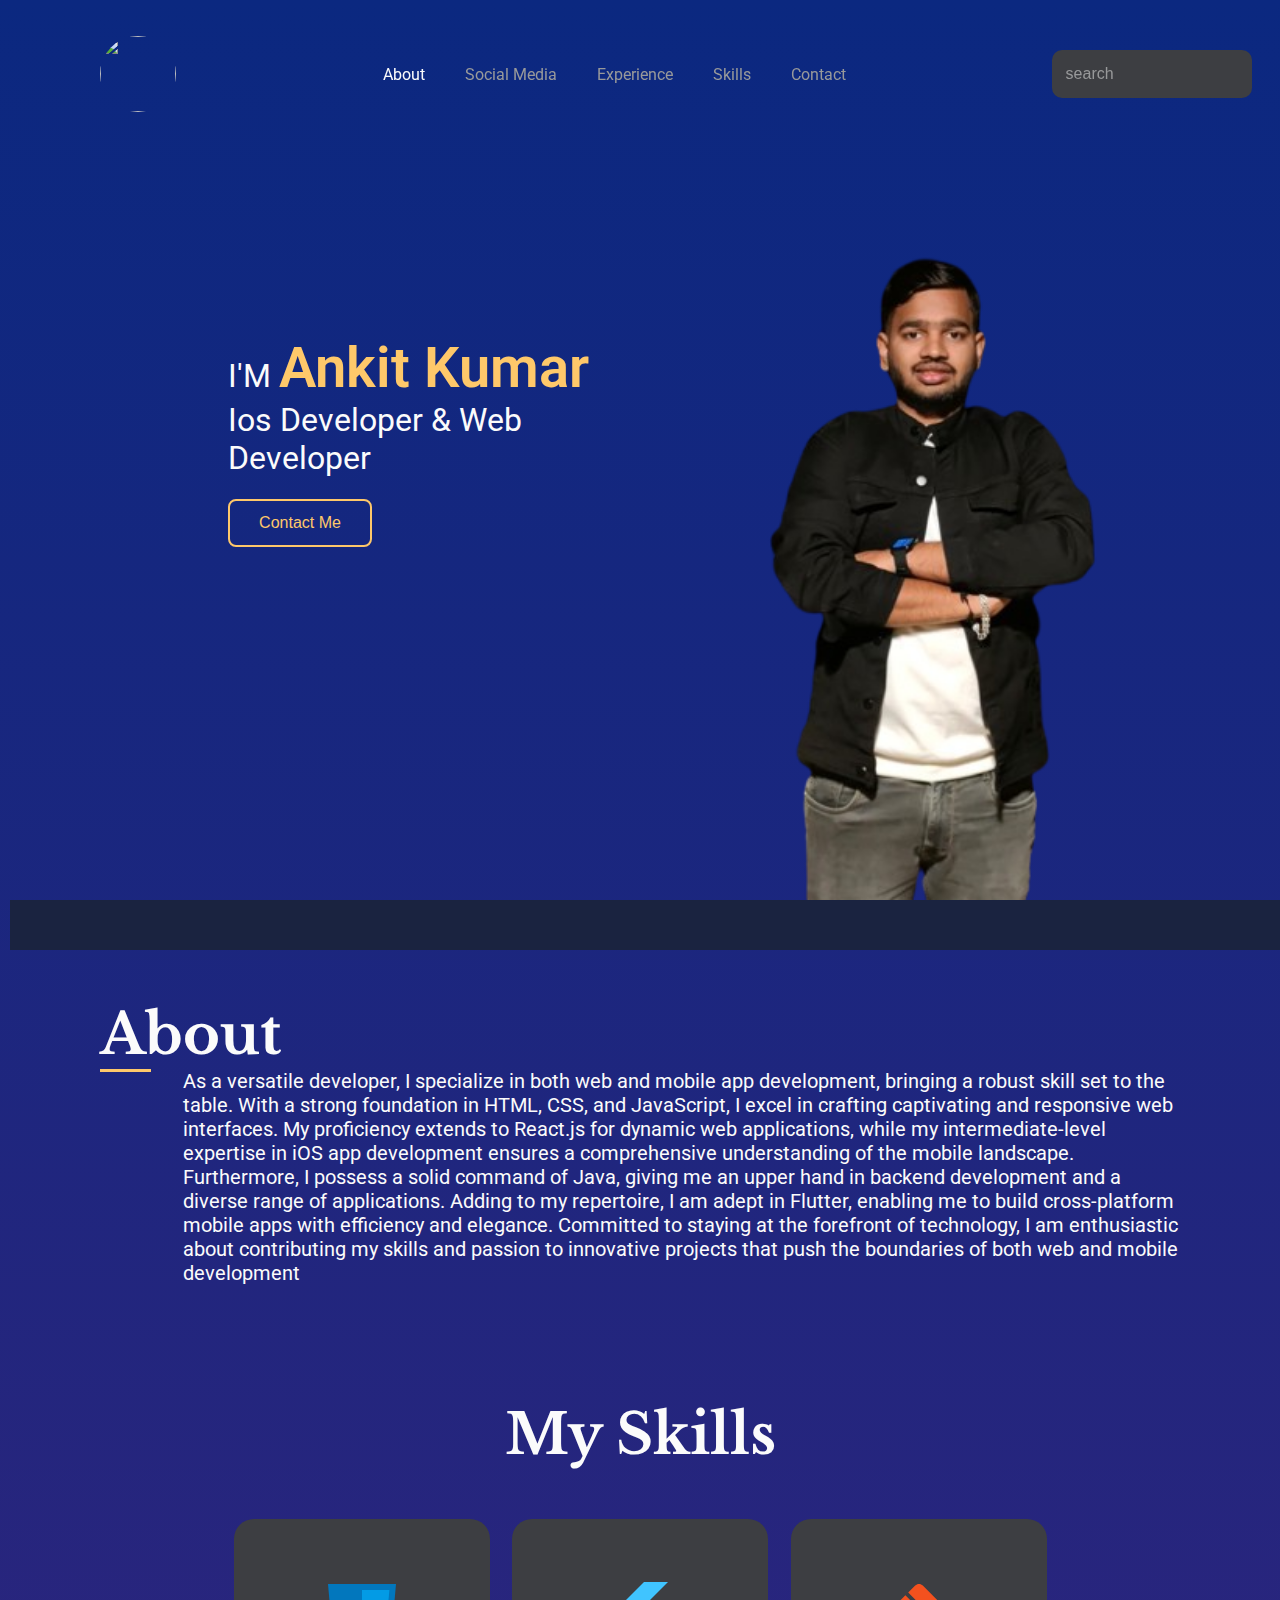
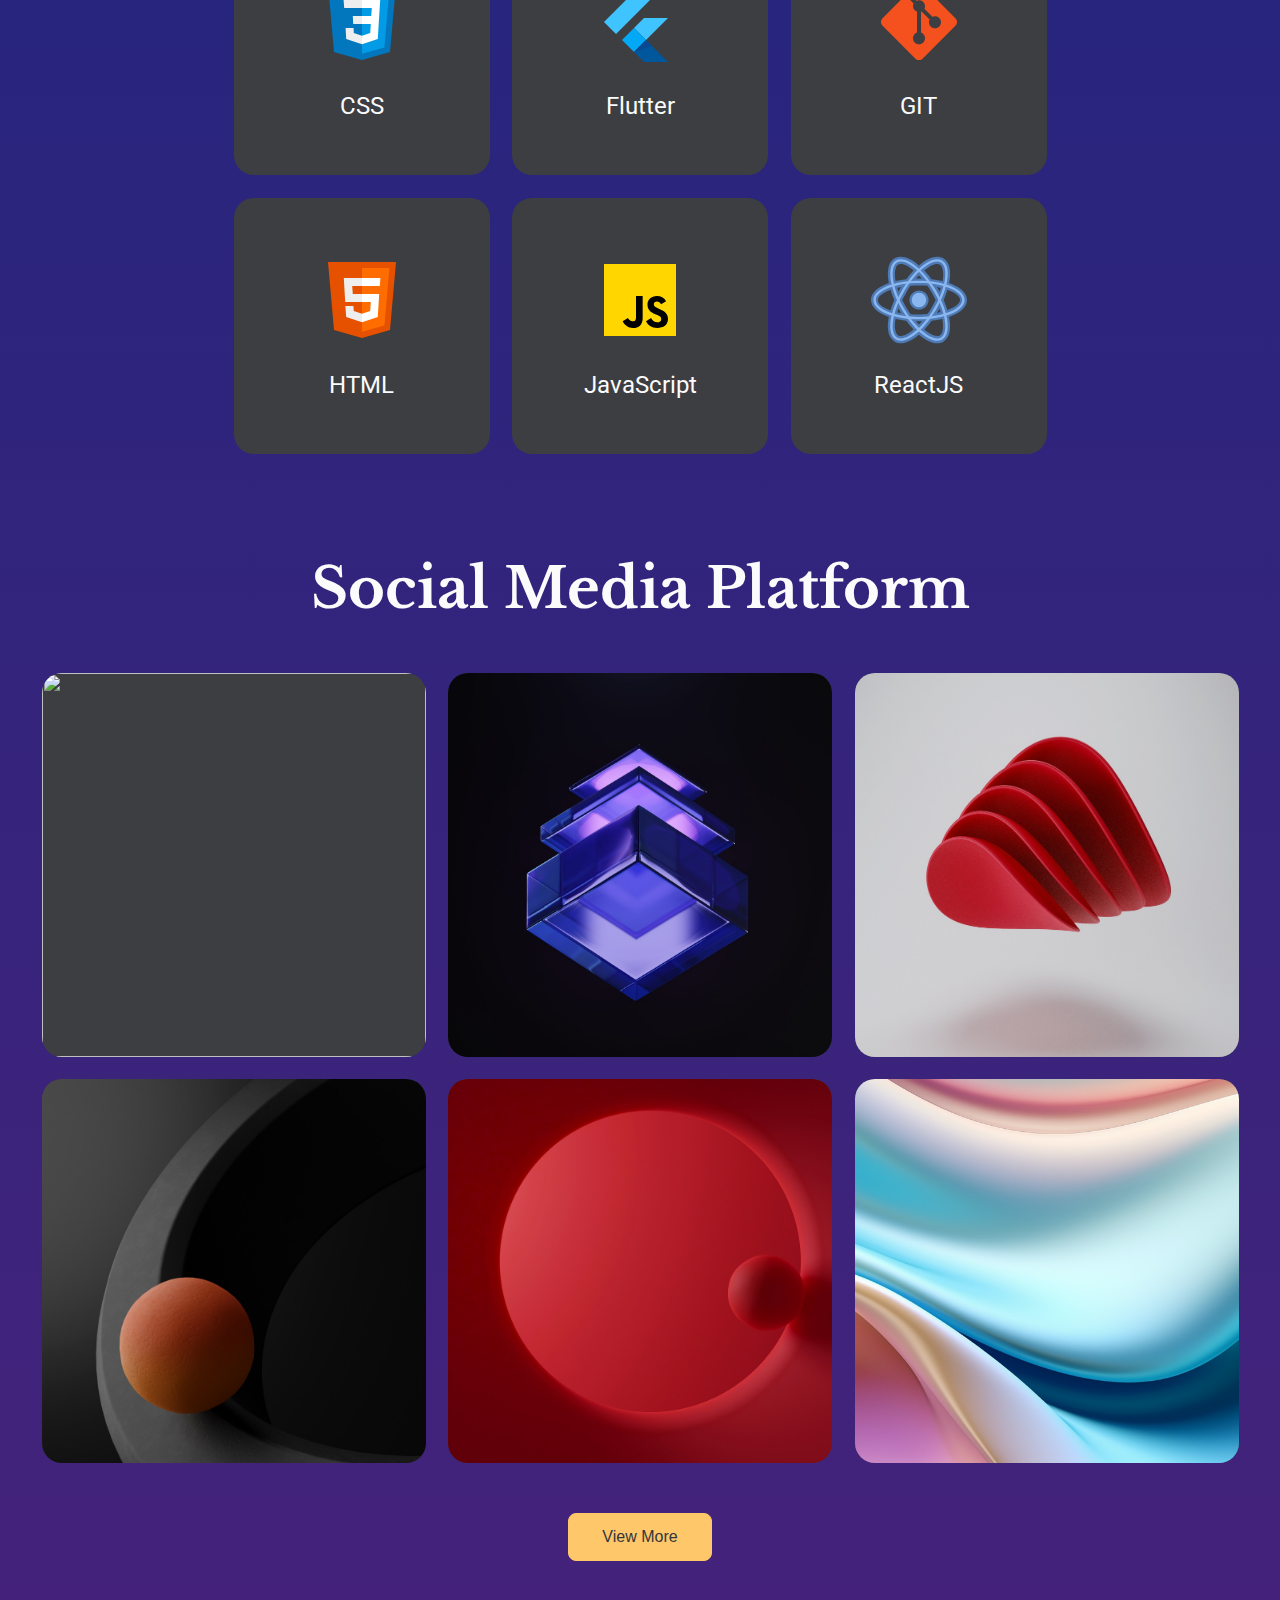
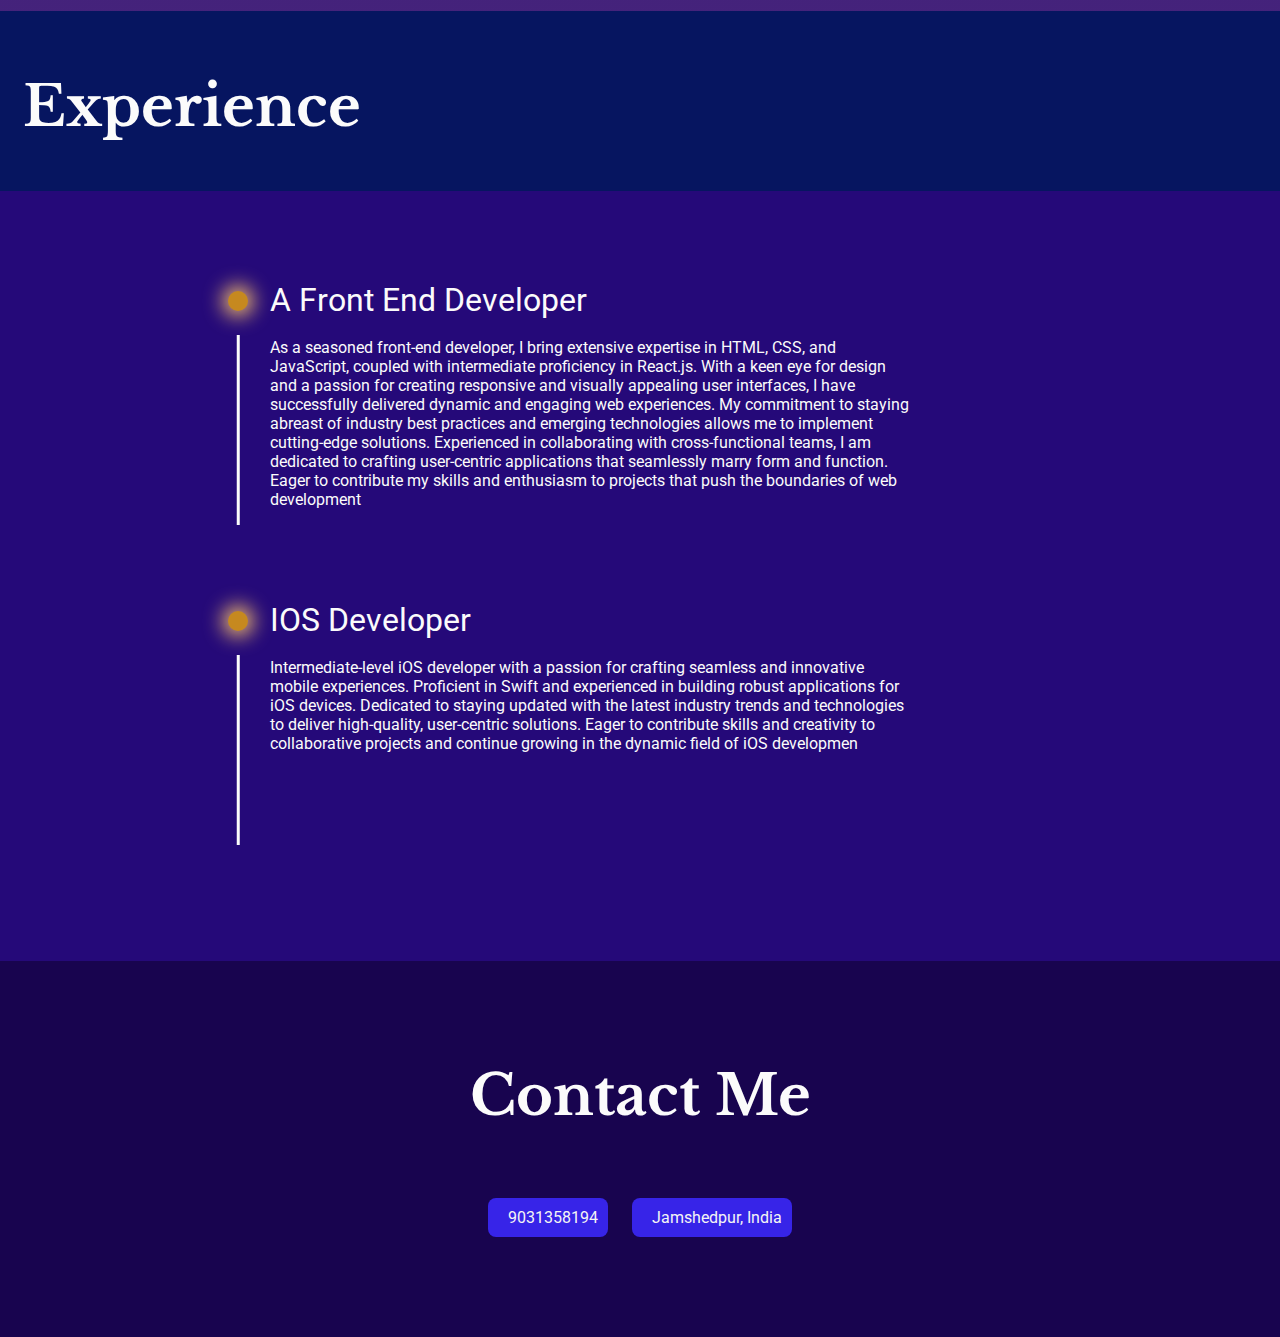
==== index.html @ fb776f7f "Add files via upload" ====
<!DOCTYPE html>
<html lang="en">

<head>
    <meta charset="UTF-8">
    <meta name="viewport" content="width=device-width, initial-scale=1.0">
    <title>Portfolio Website</title>
    <link rel="stylesheet" href="style.css">
    <link href="https://cdn.jsdelivr.net/npm/remixicon@3.5.0/fonts/remixicon.css" rel="stylesheet">
</head>

<body>
    <header>
        <nav>
            <img src="https://pbs.twimg.com/media/DQ4FbDkUEAAIprT.jpg" alt="">
            <ul>
                <li><a href="#" class="active">About</a></li>
                <li><a href="#portfolio-loc">Social Media</a></li>
                <li><a href="#ecp">Experience</a></li>
                <li><a href="#skil">Skills</a></li>
                <li><a href="#contact-loc">Contact</a></li>
            </ul>
            <div class="search">
                <input type="text" placeholder="search">
                <i class="ri-search-line"></i>
            </div>
        </nav>
        <div class="landing">
            <div class="intro">
                <h3>I'M <Span>Ankit Kumar</Span><br>
                    Ios Developer & Web<br>Developer </h3>
                <button>Contact Me</button>
            </div>
   
        </div>
    </header>
    <section class="about">
        <h1>About</h1>
        <div class="description">
            <div class="line"></div>
            <br>
            <br>
            <p>
                As a versatile developer, I specialize in both web and mobile app development, bringing a robust skill set to the table. With a strong foundation in HTML, CSS, and JavaScript, I excel in crafting captivating and responsive web interfaces. My proficiency extends to React.js for dynamic web applications, while my intermediate-level expertise in iOS app development ensures a comprehensive understanding of the mobile landscape. Furthermore, I possess a solid command of Java, giving me an upper hand in backend development and a diverse range of applications. Adding to my repertoire, I am adept in Flutter, enabling me to build cross-platform mobile apps with efficiency and elegance. Committed to staying at the forefront of technology, I am enthusiastic about contributing my skills and passion to innovative projects that push the boundaries of both web and mobile development
            </p>
        </div>
    </section>
    <section class="skills">
        <h1>My Skills</h1>
        <div class="cards" id="skil">
  
            <div class="skill-card">
                <img src="asset/css.svg" alt="">
                <h2>CSS</h2>
            </div>
            <div class="skill-card">
                <img src="asset/flutter.svg" alt="">
                <h2>Flutter</h2>
            </div>
            <div class="skill-card">
                <img src="asset/git.svg" alt="">
                <h2>GIT</h2>
            </div>
            <div class="skill-card">
                <img src="asset/html.svg" alt="">
                <h2>HTML</h2>
            </div>
            <div class="skill-card">
                <img src="asset/js.svg" alt="">
                <h2>JavaScript</h2>
            </div>
            <div class="skill-card">
                <img src="asset/react.svg" alt="">
                <h2>ReactJS</h2>
            </div>
        </div>
    </section>
    <section class="portfolio" id="portfolio-loc">
        <h1>Social Media Platform</h1>
        <div class="portfolio-cards">
    
            <div class="portfolio-card">
                <img src="asset/images/martin-martz-3_x1FRGAEwY-unsplash.jpg" alt="">
                <div class="overlay">
                    <h3>Facebook</h3>
                <a href="https://www.facebook.com/profile.php?id=100055383093406">    <button>See More -></button></a>
                </div>
            </div>
            <div class="portfolio-card">
                <img src="asset/images/vimal-s-bVplevb7Bhk-unsplash.jpg" alt="">
                <div class="overlay">
                    <h3>Linkedin</h3>
                 <a href="https://www.linkedin.com/in/ankit-kumar-01a52827b/">   <button>See More -></button></a>
                </div>
            </div>
            <div class="portfolio-card">
                <img src="asset/images/warren-umoh-K7M7dQO-HrA-unsplash.jpg" alt="">
                <div class="overlay">
                    <h3>Twitter</h3>
                  
           <a href="https://twitter.com/AnkitKumar63433">         <button>See More -></button></a>
                </div>
            </div>
            <div class="portfolio-card">
                <img src="asset/images/warren-umoh-pnMjGMOs2Xw-unsplash.jpg" alt="">
                <div class="overlay">
                    <h3>Github</h3>
                <a href="https://github.com/ankit071105"> <button>See More -></button></a>
                </div>
            </div>
            <div class="portfolio-card">
                <img src="asset/images/warren-umoh-VL12rhr4mi0-unsplash.jpg" alt="">
                <div class="overlay">
                    <h3>Instagram</h3>
            <a href="https://www.instagram.com/tech_ankit09/">
                <button>See More -></button>
            </a>
                </div>
            </div>
            <div class="portfolio-card">
                <img src="asset/images/aperture-vintage-HF1IO60tQdc-unsplash.jpg" alt="">
                <div class="overlay">
                    <h3>Discord</h3>
            <a href="https://discord.com/channels/@me">
                <button>See More -></button>
            </a>
                </div>
            </div>
        </div>
        <Button>View More</Button>
    </section>
    <section class="experience">
        <div class="darker-div"></div>
        <h1>Experience</h1>
        <div class="lighter-div">
            <div class="exp" id="ecp">
                <h2>A Front End Developer</h2>
                <div class="exp-desc">
                 <br>
                    <p>
                        As a seasoned front-end developer, I bring extensive expertise in HTML, CSS, and JavaScript, coupled with intermediate proficiency in React.js. With a keen eye for design and a passion for creating responsive and visually appealing user interfaces, I have successfully delivered dynamic and engaging web experiences. My commitment to staying abreast of industry best practices and emerging technologies allows me to implement cutting-edge solutions. Experienced in collaborating with cross-functional teams, I am dedicated to crafting user-centric applications that seamlessly marry form and function. Eager to contribute my skills and enthusiasm to projects that push the boundaries of web development
                    </p>
                </div>
            </div>
            <div class="exp">
                <h2>IOS Developer</h2>
                <div class="exp-desc">
          <br>
                    <p>
                        Intermediate-level iOS developer with a passion for crafting seamless and innovative mobile experiences. Proficient in Swift and experienced in building robust applications for iOS devices. Dedicated to staying updated with the latest industry trends and technologies to deliver high-quality, user-centric solutions. Eager to contribute skills and creativity to collaborative projects and continue growing in the dynamic field of iOS developmen
                    </p>
                </div>
            </div>
        </div>
    </section>
    <section class="contact-me" id="contact-loc">
        <h1>Contact Me</h1>
        <div class="contact">
            <div class="contact-card">
                <i class="ri-phone-line"></i>
                <p>9031358194</p>
            </div>
            <div class="contact-card">
                <i class="ri-map-pin-3-line"></i>
                <p>Jamshedpur, India</p>
            </div>
        </div>
    </section>
</body>

</html>
---- style.css ----
@import url("https://fonts.googleapis.com/css2?family=Libre+Baskerville:ital,wght@0,400;0,700;1,400&family=Roboto:wght@100;300;400;500;700;900&display=swap");
* {
  padding: 0;
  margin: 0;
  box-sizing: border-box;
}

html {
  scroll-behavior: smooth;
  overflow-x: hidden;
}

body {
  padding: 0;
  margin: 0;
  font-family: "Roboto", sans-serif;
  background:linear-gradient(to bottom, #0b2880 0%, #5c2079 100%);;
}

header {
  height: 100vh;
  padding: 36px 100px;
  background-image: url(asset/images/ankit.png);
  background-position:right;
  background-size: contain;
  background-repeat: no-repeat;
  width: 100vw;

box-shadow: 10px 50px rgb(26, 35, 64);

}

header nav {
  display: flex;
  justify-content: space-between;
  align-items: center;
  position: fixed;
  width: 90%;
  z-index: 99;
}

header nav img {
  height: 76px;
  width: 76px;
  object-fit: contain;
  border-radius: 100%;
}

header nav ul {
  display: flex;
}

header nav ul li {
  list-style: none;
  margin: 0px 20px;
}

header nav ul li a {
  color: #98999a;
  text-decoration: none;
  transition: all ease 0.5s;
}

header nav ul li a:hover {
  color: #fbfbfb;
}

header nav ul li .active {
  color: #fbfbfb;
}

header nav .search {
  height: 48px;
  width: 200px;
  background-color: #3d3e42;
  display: flex;
  align-items: center;
  justify-content: space-around;
  padding: 4px;
  border-radius: 10px;
}

header nav .search input {
  border: none;
  background-color: transparent;
  width: 80%;
  color: #fbfbfb;
  outline: none;
}

header nav .search input:focus {
  border: none;
  outline: none;
}

header nav .search input::placeholder {
  color: #98999a;
  font-size: 16px;
}

header nav .search i {
  color: #98999a;
}

.landing {
  display: flex;
  height: 90vh;
  background-color: transparent;
  align-items: center;
  justify-content: space-between;
}

.landing .intro {
  display: flex;
  flex-direction: column;
}

.landing .intro h3 {
  color: #fbfbfb;
  font-weight: 400;
  font-size: 32px;
  margin-left: 10vw;
}

.landing .intro h3 span {
  color: #fec86a;
  font-weight: 600;
  font-size: 3.5rem;
}

.intro button {
  height: 48px;
  width: 144px;
  margin-top: 2.5vh;
  margin-left: 10vw;
  background-color: transparent;
  border: 2px solid #fec86a;
  border-radius: 8px;
  color: #fec86a;
  font-size: 16px;
  transition: all ease 0.5s;
}

.intro button:hover {
  background-color: #fec86a;
  color: #34353b;
}

.socials {
  display: flex;
  flex-direction: column;
  gap: 10px;
  align-items: center;
  margin-top: 50vh;
}

.socials .line {
  background-color: #fec86a;
  height: 15vh;
  width: 2.5px;
}

.socials i {
  color: #fbfbfb;
  font-size: 36px;
}

.about {
  height: 50vh;
  width: 100vw;
  padding: 100px;
}

.about h1 {
  font-size: 56px;
  font-weight: 700;
  color: #fbfbfb;
  font-family: "Libre Baskerville", serif;
}

.about .description {
  display: flex;
  align-items: start;
}

.about .description .line {
  height: 2.5px;
  width: 400px;
  background-color: #fec86a;
  margin-right: 32px;
}

.about .description p {
  color: #fbfbfb;
  font-size: 20px;
}

.about .description p span {
  color: #fec86a;
}

.skills {
  display: flex;
  flex-direction: column;
  align-items: center;
  justify-content: center;
  padding: 50px 100px;
}

.skills h1 {
  font-size: 56px;
  font-weight: 700;
  color: #fbfbfb;
  font-family: "Libre Baskerville", serif;
}

.cards {
  display: flex;
  align-items: center;
  width: 100%;
  flex-wrap: wrap;
  justify-content: center;
  margin-top: 50px;
  gap: 2.5vh;
}

.skill-card {
  height: 20vw;
  width: 20vw;
  background-color: #3d3e42;
  border-radius: 20px;
  display: flex;
  flex-direction: column;
  overflow: hidden;
  align-items: center;
  justify-content: center;
  gap: 2.5vh;
  transition: all ease 0.5s;
}

.skill-card:hover {
  background-color: #fec86a;
}

.skill-card img {
  height: 7.5vw;
  width: 7.5vw;
  object-fit: contain;
}

.skill-card h2 {
  font-size: 24px;
  font-weight: 400;
  color: #fbfbfb;
}

.portfolio {
  display: flex;
  flex-direction: column;
  align-items: center;
  justify-content: center;
  padding: 50px 100px;
}

.portfolio h1 {
  font-size: 56px;
  font-weight: 700;
  color: #fbfbfb;
  font-family: "Libre Baskerville", serif;
}

.portfolio-cards {
  display: grid;
  grid-template-columns: auto auto auto;
  margin-top: 50px;
  gap: 2.5vh;
}

.portfolio-card {
  position: relative;
  height: 30vw;
  width: 30vw;
  background-color: #3d3e42;
  border-radius: 20px;
  overflow: hidden;
  align-items: center;
  justify-content: center;
  gap: 2.5vh;
  transition: all ease 0.5s;
}

.portfolio-card img {
  position: relative;
  height: 30vw;
  width: 30vw;
  object-fit: cover;
}

.portfolio-card .overlay {
  position: absolute;
  top: 50%;
  left: 50%;
  transform: translate(-50%, -50%);
  display: flex;
  flex-direction: column;
  gap: 2.5vh;
  height: 30vw;
  width: 30vw;
  background-color: #34353ba2;
  align-items: center;
  justify-content: center;
  padding: 24px;
  opacity: 0;
  transition: all ease 0.5s;
}

.portfolio-card .overlay h3 {
  color: #fbfbfb;
  font-size: 24px;
}

.portfolio-card .overlay p {
  color: #fbfbfb;
  font-size: 16px;
  text-align: center;
}

.portfolio-card .overlay button {
  height: 36px;
  width: 108px;
  background-color: #fec86a;
  border: 1px solid #fec86a;
  border-radius: 8px;
  color: #34353b;
  font-size: 12px;
  transition: all ease 0.5s;
  cursor: pointer;
}

.portfolio-card .overlay:hover {
  opacity: 1;
}

.portfolio button {
  margin-top: 50px;
  height: 48px;
  width: 144px;
  background-color: #fec86a;
  border: 1px solid #fec86a;
  border-radius: 8px;
  color: #34353b;
  font-size: 16px;
  font-weight: 500;
  cursor: pointer;
  transition: all ease 0.5s;
}

.portfolio button:hover {
  background-color: #cc9e4e;
}

.experience {
  display: flex;
  flex-direction: column;
  /* height: 100vh; */
  width: 100vw;
  position: relative;
  align-items: center;
  justify-content: center;
}

.darker-div {
  background-color: #061560;
  width: 100vw;
  height: 20vh;
}

.experience h1 {
  position: absolute;
  color: #fbfbfb;
  font-size: 56px;
  font-family: "Libre Baskerville", serif;
  transform: translate(-50%, -50%);
  top: 10%;
  left: 15%;
}

.lighter-div {
  background-color: #250979;
  width: 100vw;
  /* height: 90vh; */
  padding: 10vh;
  display: flex;
  flex-direction: column;
  gap: 50px;
}

.lighter-div .exp {
  height: 30vh;
  width: 50vw;
  position: relative;
  margin-left: 20vh;
}

.exp h2 {
  color: #fbfbfb;
  font-size: 32px;
  font-weight: 400;
}

.exp h2::before {
  content: "";
  height: 20px;
  width: 20px;
  color: #fec86a;
  background-color: #c6891f;
  position: absolute;
  transform: translate(-50%, -50%);
  top: 7.5%;
  left: -5%;
  border-radius: 50%;
  box-shadow: 0px 0px 20px 5px #fec86a;
}

.exp-desc::before {
  content: "";
  height: 190px;
  width: 2.5px;
  background-color: #fbfbfb;
  position: absolute;
  transform: translate(-50%, -50%);
  top: 55%;
  left: -5%;
}
.exp-desc h3 {
  color: #fbfbfb;
  font-size: 20px;
  font-weight: 400;
  margin: 10px 0;
}

.exp-desc p {
  color: #fbfbfb;
  font-size: 16;
  font-weight: 400;
}

.contact-me {
  width: 100vw;
  background-color: #18044f;
  padding: 100px;
  display: flex;
  flex-direction: column;
  align-items: center;
  justify-content: center;
}

.contact-me h1 {
  font-size: 56px;
  color: #fbfbfb;
  font-family: "Libre Baskerville", serif;
  font-weight: 700;
}

.contact {
  display: flex;
  gap: 24px;
}

.contact-card {
  background-color: #3724e8;
  color: whitesmoke;
  padding: 10px;
  border-radius: 8px;
  display: flex;
  gap: 10px;
  margin-top: 7.5vh;
}
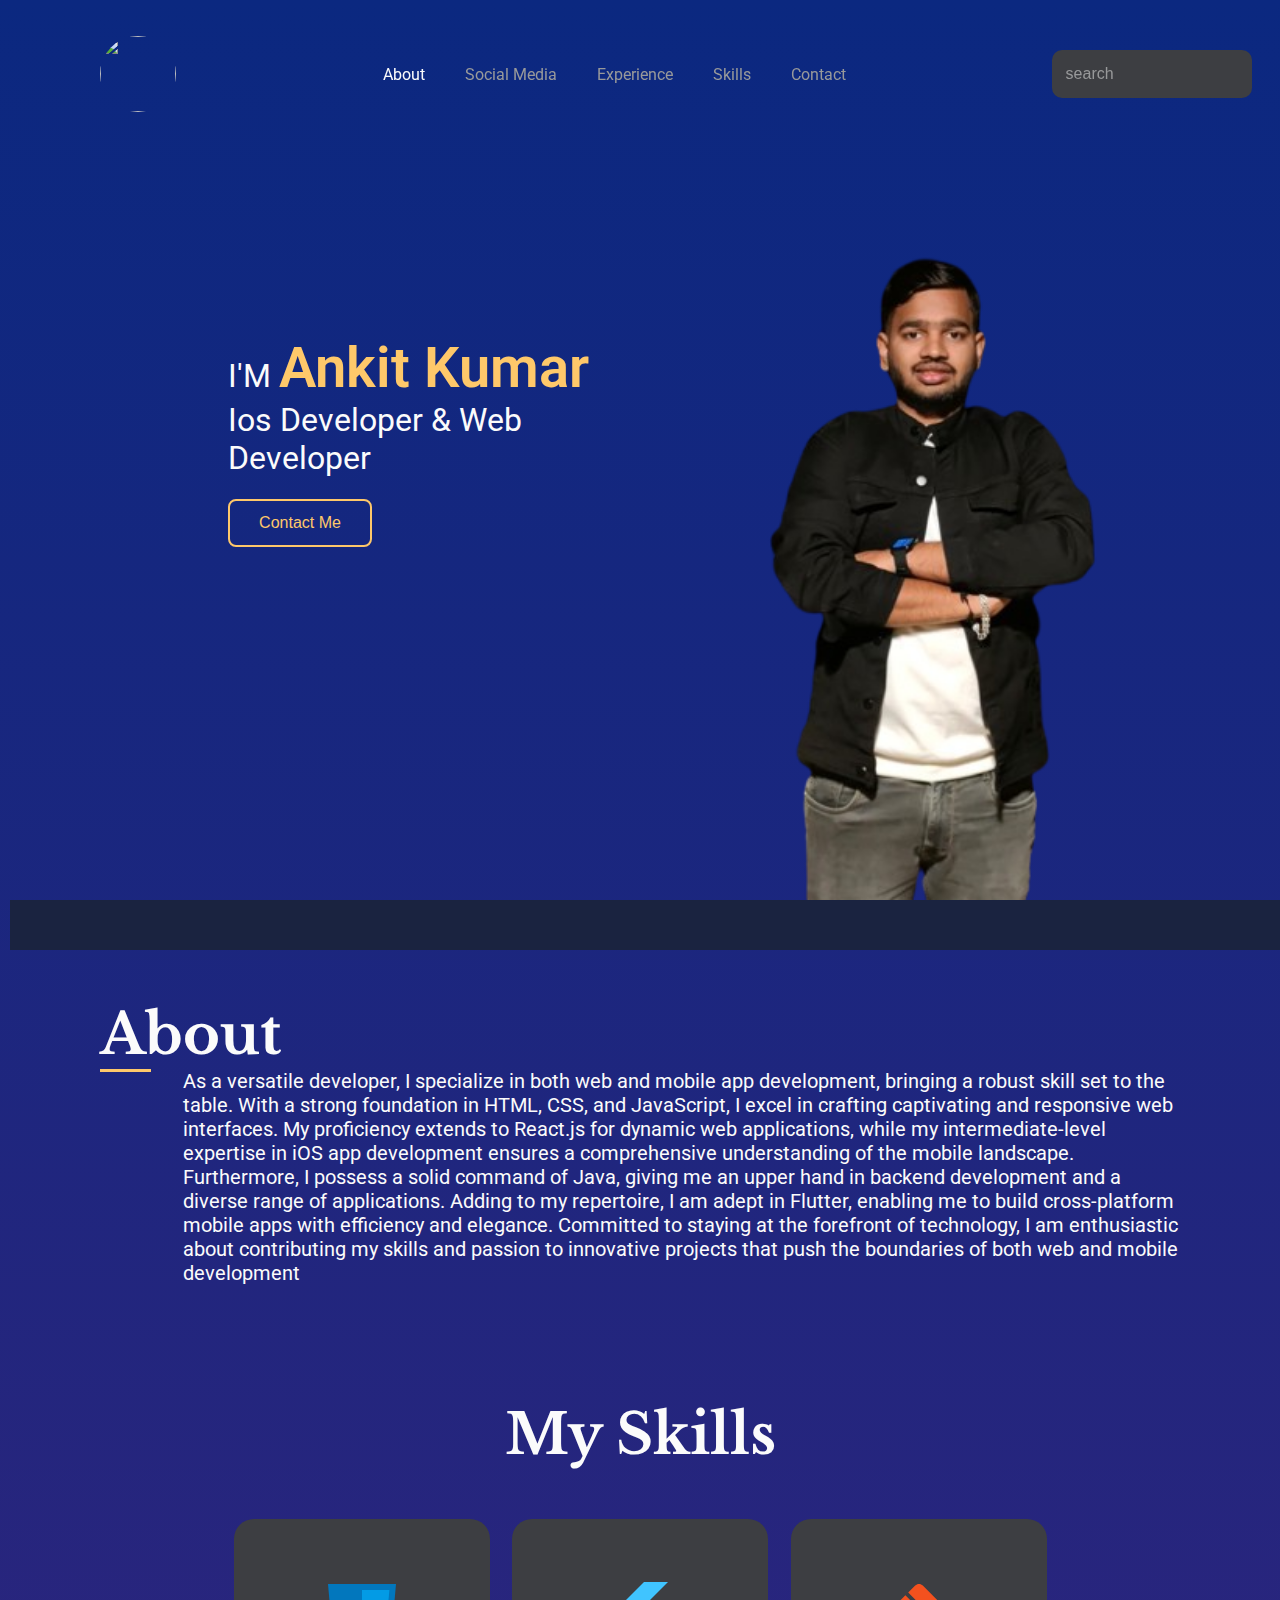
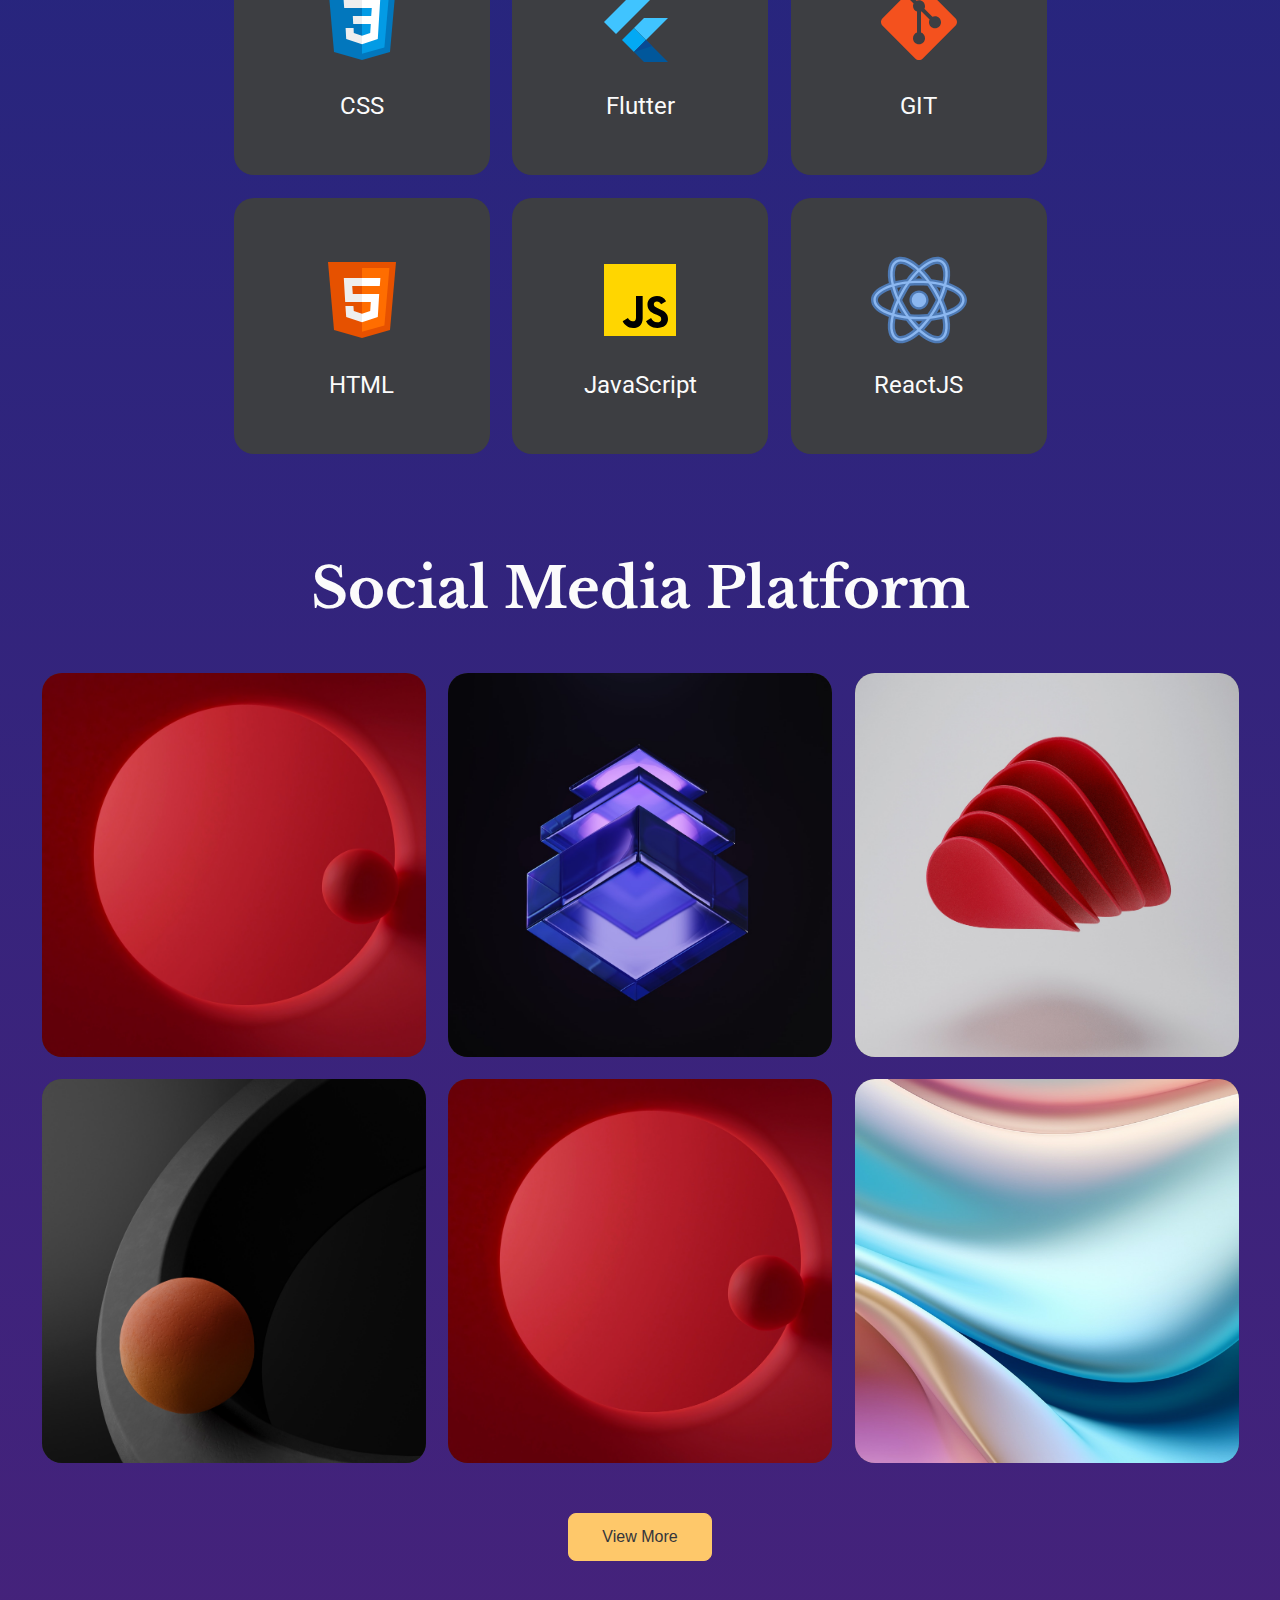
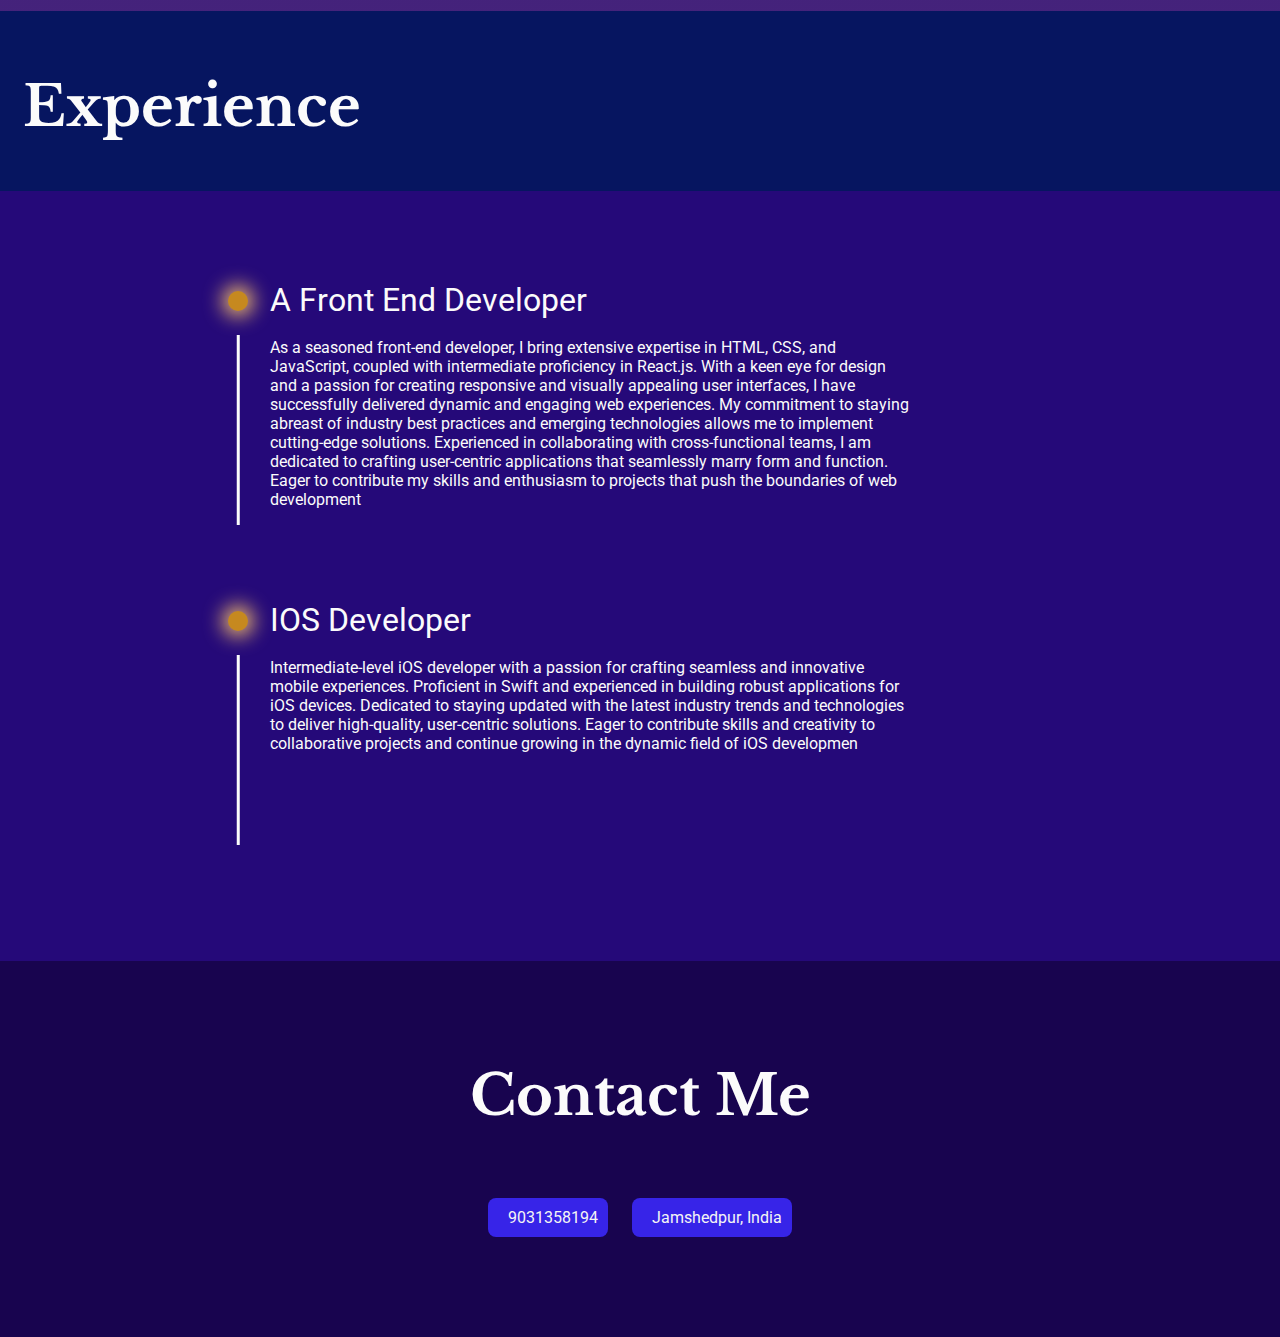
==== commit 6a4fc80a: "Add files via upload" ====
--- a/index.html
+++ b/index.html
@@ -14,7 +14,7 @@
         <nav>
             <img src="https://pbs.twimg.com/media/DQ4FbDkUEAAIprT.jpg" alt="">
             <ul>
-                <li><a href="#" class="active">About</a></li>
+                <li><a href="#about" class="active">About</a></li>
                 <li><a href="#portfolio-loc">Social Media</a></li>
                 <li><a href="#ecp">Experience</a></li>
                 <li><a href="#skil">Skills</a></li>
@@ -34,7 +34,7 @@
    
         </div>
     </header>
-    <section class="about">
+    <section class="about" id="about">
         <h1>About</h1>
         <div class="description">
             <div class="line"></div>
@@ -80,7 +80,7 @@
         <div class="portfolio-cards">
     
             <div class="portfolio-card">
-                <img src="asset/images/martin-martz-3_x1FRGAEwY-unsplash.jpg" alt="">
+                <img src="asset/images/warren-umoh-VL12rhr4mi0-unsplash.jpg" alt="">
                 <div class="overlay">
                     <h3>Facebook</h3>
                 <a href="https://www.facebook.com/profile.php?id=100055383093406">    <button>See More -></button></a>
--- a/style.css
+++ b/style.css
@@ -476,3 +476,483 @@
   gap: 10px;
   margin-top: 7.5vh;
 }
+
+@media (max-width: 500px) {
+  body {
+    padding: 0;
+    margin: 0;
+    font-family: "Roboto", sans-serif;
+    background:linear-gradient(to bottom, #151c31 0%, #13051b 100%) !important;
+  }
+
+
+  header {
+
+  background-image: url();
+
+}
+
+header nav {
+  display: flex;
+  justify-content: space-around;
+  position:-webkit-sticky;
+  width: 30%;
+
+
+}
+
+header nav img {
+  height: 20px;
+  width: 29px;
+  object-fit: contain;
+  border-radius: 100%;
+}
+
+header nav ul {
+  display: flex;
+  
+  justify-content: space-evenly;
+}
+
+header nav ul li {
+  list-style: none;
+  margin: 0px 20px;
+}
+
+header nav ul li a {
+  color: #98999a;
+  text-decoration: none;
+  font-size: 10px;
+
+  transition: all ease 0.5s;
+}
+
+header nav ul li a:hover {
+  color: #fbfbfb;
+}
+
+header nav ul li .active {
+  color: #fbfbfb;
+}
+
+header nav .search {
+  height: 48px;
+  width: 20px;
+  background-color: #3d3e42;
+  display: flex;
+  align-items: center;
+  justify-content: space-evenly;
+  padding: 4px;
+  border-radius: 10px;
+}
+
+header nav .search input {
+  border: none;
+  background-color: transparent;
+  width: 10%;
+  color: #fbfbfb;
+  outline: none;
+}
+
+header nav .search input:focus {
+  border: none;
+  outline: none;
+}
+
+header nav .search input::placeholder {
+  color: #98999a;
+  font-size: 16px;
+}
+
+header nav .search i {
+  color: #98999a;
+}
+
+.landing {
+  display: flex;
+  height: 90vh;
+  background-color: transparent;
+  align-items: center;
+  justify-content: space-evenly;
+}
+
+.landing .intro {
+  display: flex;
+  flex-direction: column;
+}
+
+.landing .intro h3 {
+  color: #fbfbfb;
+  font-weight: 400;
+  font-size: 30px;
+  margin-left: 10vw;
+}
+
+.landing .intro h3 span {
+  color: #fec86a;
+  font-weight: 600;
+  font-size: 3.0rem;
+}
+
+.intro button {
+  height: 48px;
+  width: 144px;
+  margin-top: 2.5vh;
+  margin-left: 10vw;
+  background-color: transparent;
+  border: 2px solid #fec86a;
+  border-radius: 8px;
+  color: #fec86a;
+  font-size: 16px;
+  transition: all ease 0.5s;
+}
+
+.intro button:hover {
+  background-color: #fec86a;
+  color: #34353b;
+}
+
+.socials {
+  display: flex;
+  flex-direction: column;
+  gap: 10px;
+  align-items: center;
+  margin-top: 50vh;
+}
+
+.socials .line {
+  background-color: #fec86a;
+  height: 15vh;
+  width: 2.5px;
+}
+
+.socials i {
+  color: #fbfbfb;
+  font-size: 36px;
+}
+
+.about {
+  height: 50vh;
+  width: 100vw;
+
+  padding: 100px;
+}
+
+.about h1 {
+  font-size: 56px;
+  font-weight: 700;
+  color: #fbfbfb;
+  font-family: "Libre Baskerville", serif;
+}
+
+.about .description {
+  display: flex;
+
+  align-items: start;
+}
+
+.about .description .line {
+  height: 2.5px;
+  width: 400px;
+  background-color: #fec86a;
+  margin-right: 32px;
+}
+
+.about .description p {
+  color: #fbfbfb;
+  font-size: 10px;
+}
+
+.about .description p span {
+  color: #fec86a;
+}
+
+.skills {
+  display: flex;
+  flex-direction: column;
+  align-items: center;
+  justify-content: center;
+  padding: 250px 110px;
+  margin-top: 490px;
+}
+
+.skills h1 {
+  font-size: 56px;
+  font-weight: 700;
+  color: #fbfbfb;
+  font-family: "Libre Baskerville", serif;
+}
+
+.cards {
+  display: flex;
+  align-items: center;
+  width: 100%;
+  flex-wrap: wrap;
+  justify-content: center;
+  margin-top: 50px;
+  gap: 2.5vh;
+}
+
+.skill-card {
+  height: 30vw;
+  width: 30vw;
+  background-color: #3d3e42;
+  border-radius: 20px;
+  display: flex;
+  flex-direction: column;
+  overflow: hidden;
+  align-items: center;
+  justify-content: center;
+  gap: 2.5vh;
+  transition: all ease 0.5s;
+}
+
+.skill-card:hover {
+  background-color: #fec86a;
+}
+
+.skill-card img {
+  height: 7.5vw;
+  width: 7.5vw;
+  object-fit: contain;
+}
+
+.skill-card h2 {
+  font-size: 20px;
+  font-weight: 400;
+  color: #fbfbfb;
+}
+
+.portfolio {
+  display: flex;
+  flex-direction: column;
+  align-items: center;
+  justify-content: center;
+  padding: 50px 100px;
+}
+
+.portfolio h1 {
+  font-size: 56px;
+  font-weight: 700;
+  color: #fbfbfb;
+  font-family: "Libre Baskerville", serif;
+}
+
+.portfolio-cards {
+  display: grid;
+  grid-template-columns: auto auto auto;
+  margin-top: 50px;
+  gap: 2.5vh;
+}
+
+.portfolio-card {
+  position: relative;
+  height: 30vw;
+  width: 30vw;
+  background-color: #3d3e42;
+  border-radius: 20px;
+  overflow: hidden;
+  align-items: center;
+  justify-content: center;
+  gap: 2.5vh;
+  transition: all ease 0.5s;
+}
+
+.portfolio-card img {
+  position: relative;
+  height: 30vw;
+  width: 30vw;
+  object-fit: cover;
+}
+
+.portfolio-card .overlay {
+  position: absolute;
+  top: 50%;
+  left: 50%;
+  transform: translate(-50%, -50%);
+  display: flex;
+  flex-direction: column;
+  gap: 2.5vh;
+  height: 30vw;
+  width: 30vw;
+  background-color: #34353ba2;
+  align-items: center;
+  justify-content: center;
+  padding: 24px;
+  opacity: 0;
+  transition: all ease 0.5s;
+}
+
+.portfolio-card .overlay h3 {
+  color: #fbfbfb;
+  font-size: 24px;
+}
+
+.portfolio-card .overlay p {
+  color: #fbfbfb;
+  font-size: 10px;
+  text-align: center;
+}
+
+.portfolio-card .overlay button {
+  height: 36px;
+  width: 108px;
+  background-color: #fec86a;
+  border: 1px solid #fec86a;
+  border-radius: 8px;
+  color: #34353b;
+  font-size: 12px;
+  transition: all ease 0.5s;
+  cursor: pointer;
+}
+
+.portfolio-card .overlay:hover {
+  opacity: 1;
+}
+
+.portfolio button {
+  margin-top: 50px;
+  height: 48px;
+  width: 144px;
+  background-color: #fec86a;
+  border: 1px solid #fec86a;
+  border-radius: 8px;
+  color: #34353b;
+  font-size: 16px;
+  font-weight: 500;
+  cursor: pointer;
+  transition: all ease 0.5s;
+}
+
+.portfolio button:hover {
+  background-color: #cc9e4e;
+}
+
+.experience {
+  display: flex;
+  flex-direction: column;
+  /* height: 100vh; */
+  width: 100vw;
+  position: relative;
+  align-items: center;
+  justify-content: center;
+}
+
+.darker-div { 
+   background:linear-gradient(to bottom, #151c31 0%, #13051b 100%) !important;
+  width: 100vw;
+  height: 20vh;
+}
+
+.experience h1 {
+
+  color: #fbfbfb;
+  padding-top: 30px;
+  font-size: 36px;
+  font-family: "Libre Baskerville", serif;
+  transform: translate(-50%, -50%);
+  top: 10%;
+ margin-left: 30%;
+}
+
+.lighter-div {
+  background:linear-gradient(to bottom, #151c31 0%, #13051b 100%) !important;
+  width: 100vw;
+  /* height: 90vh; */
+  padding: 10vh;
+  display: flex;
+  flex-direction: column;
+  gap: 50px;
+}
+
+.lighter-div .exp {
+  height: 30vh;
+  width: 50vw;
+  position: relative;
+  margin-left: 20vh;
+}
+
+.exp h2 {
+  color: #fbfbfb;
+  font-size: 32px;
+  padding-top: 30px;
+  margin-top: 30px;
+  text-align: center;
+  font-weight: 400;
+  padding-top: 30px ;
+}
+
+.exp h2::before {
+  content: "";
+  height: 20px;
+  width: 20px;
+  color: #fec86a;
+  background-color: #c6891f;
+  position: absolute;
+  transform: translate(-50%, -50%);
+  top: 7.5%;
+  left: 5%;
+  border-radius: 50%;
+  box-shadow: 0px 0px 20px 5px #fec86a;
+}
+
+.exp-desc::before {
+  content: "";
+  height: 190px;
+  width: 2.5px;
+  background-color: #fbfbfb;
+  position: absolute;
+  transform: translate(-50%, -50%);
+  top: 55%;
+  left: -5%;
+}
+.exp-desc h3 {
+  color: #fbfbfb;
+  font-size: 20px;
+  text-align: center;
+  font-weight: 400;
+  margin: 10px 0;
+}
+
+.exp-desc p {
+  color: #fbfbfb;
+  font-size: 5px;
+  text-align: center;
+  font-weight: 400;
+  padding-bottom: 50px;
+ 
+}
+
+.contact-me {
+  width: 100vw;
+  background:linear-gradient(to bottom, #151c31 0%, #13051b 100%) !important;
+  padding: 100px;
+  display: flex;
+  flex-direction: column;
+  align-items: center;
+  justify-content: center;
+}
+
+.contact-me h1 {
+  font-size: 56px;
+  
+  color: #fbfbfb;
+  font-family: "Libre Baskerville", serif;
+  font-weight: 700;
+}
+
+.contact {
+  display: flex;
+  gap: 24px;
+}
+
+.contact-card {
+
+  color: whitesmoke;
+  padding: 10px;
+  border-radius: 8px;
+  display: flex;
+  gap: 10px;
+  margin-top: 7.5vh;
+}
+}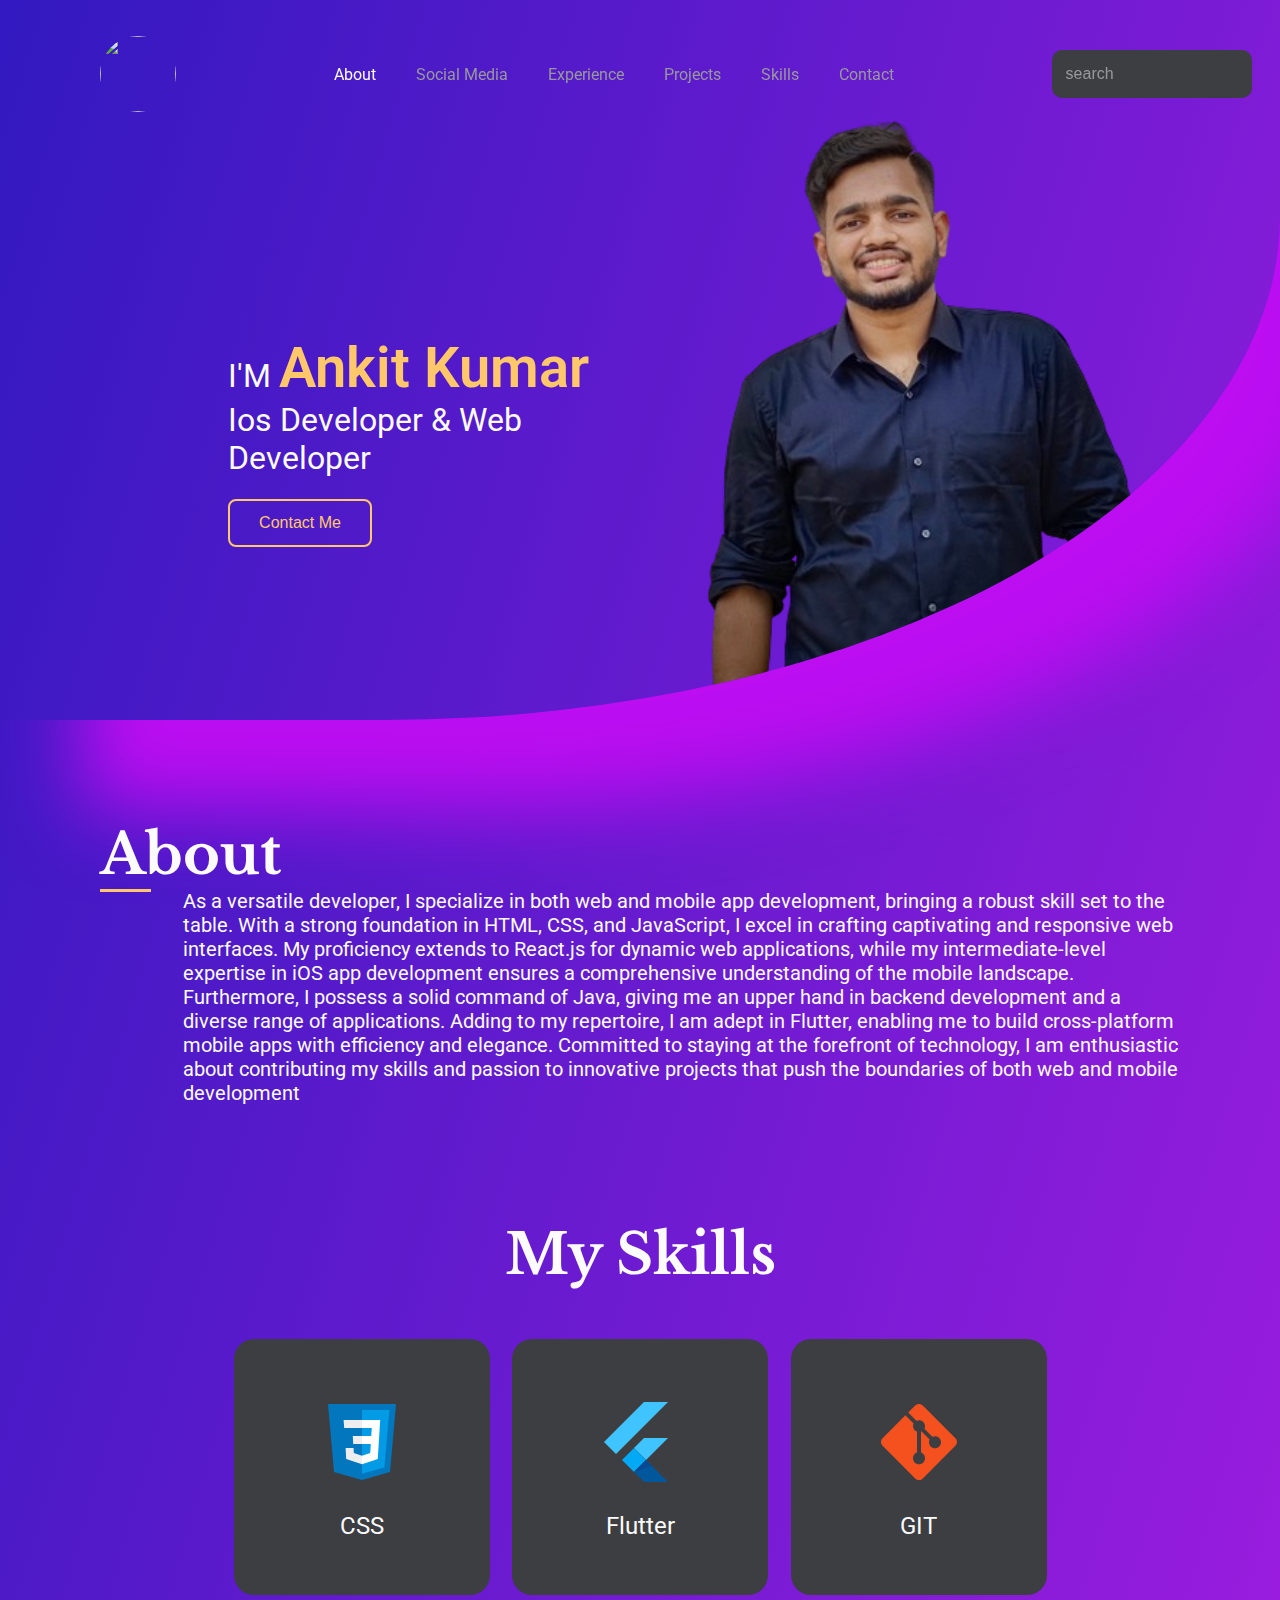
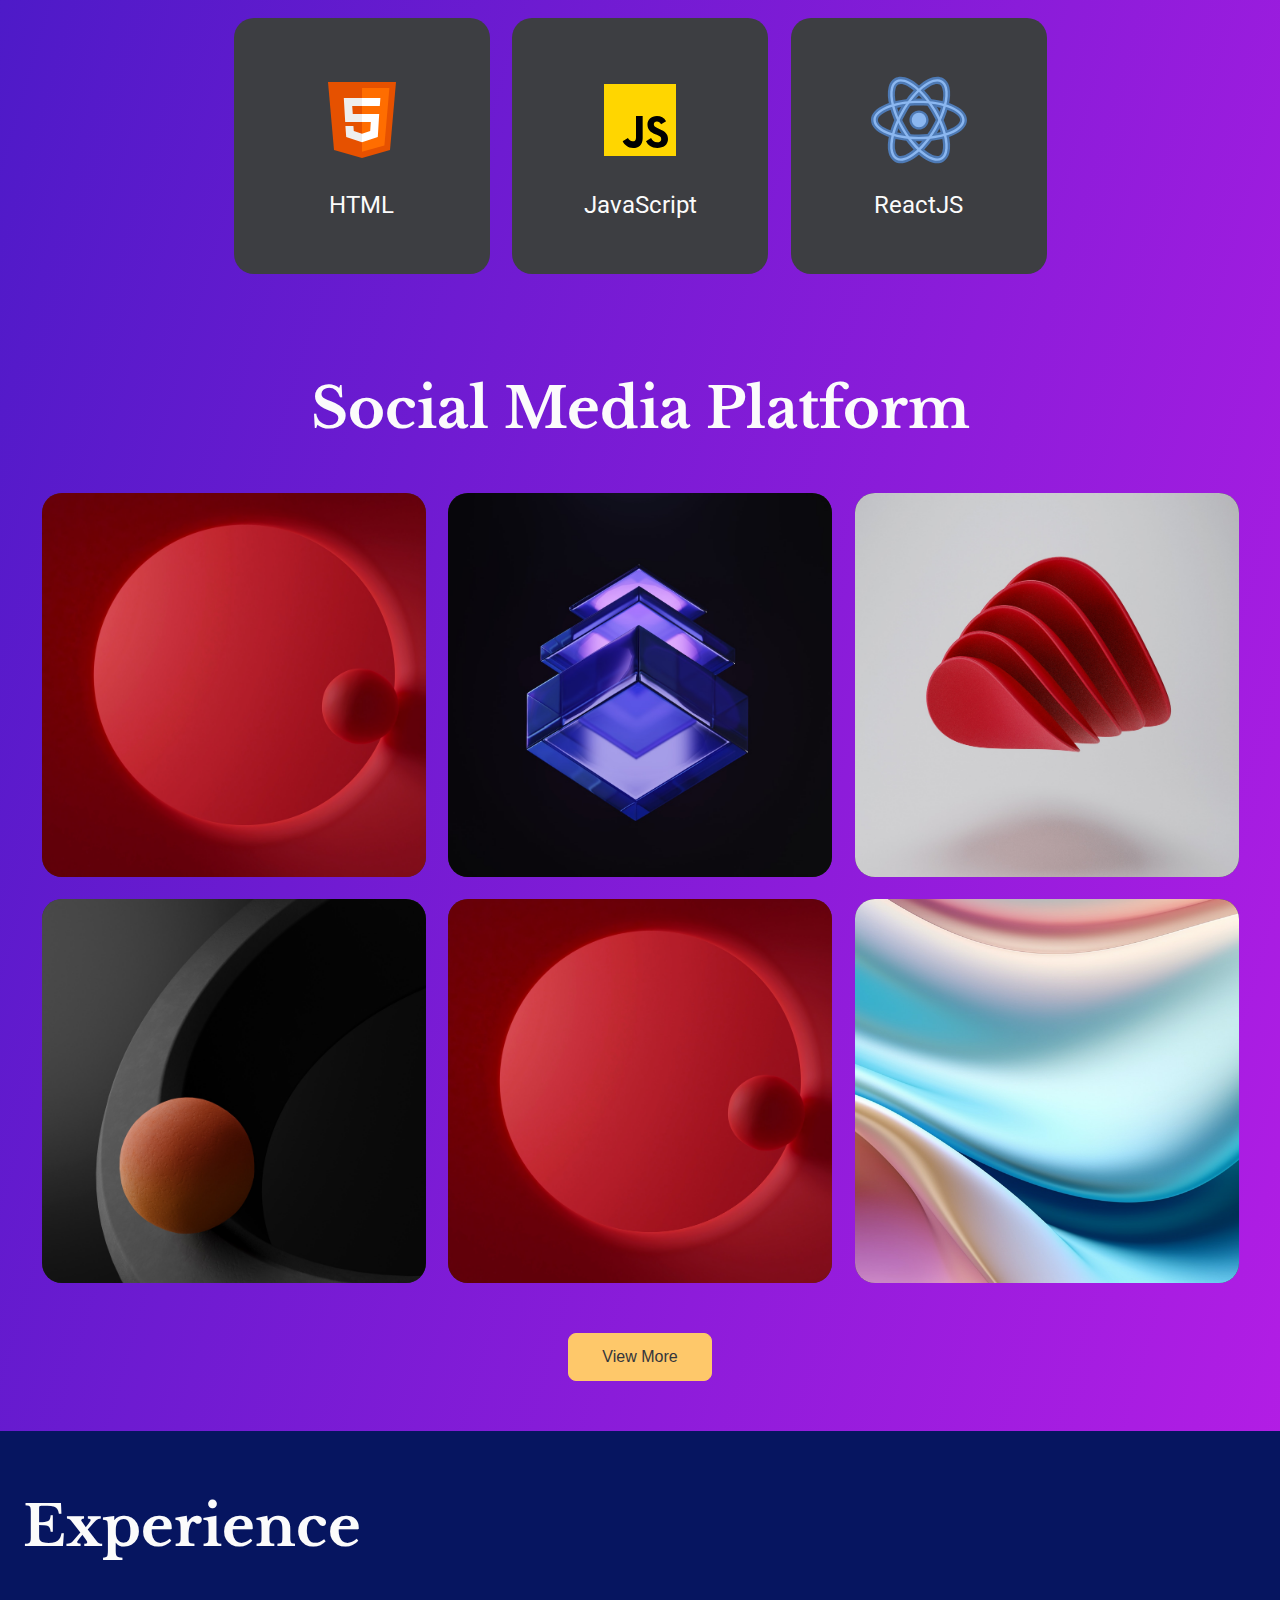
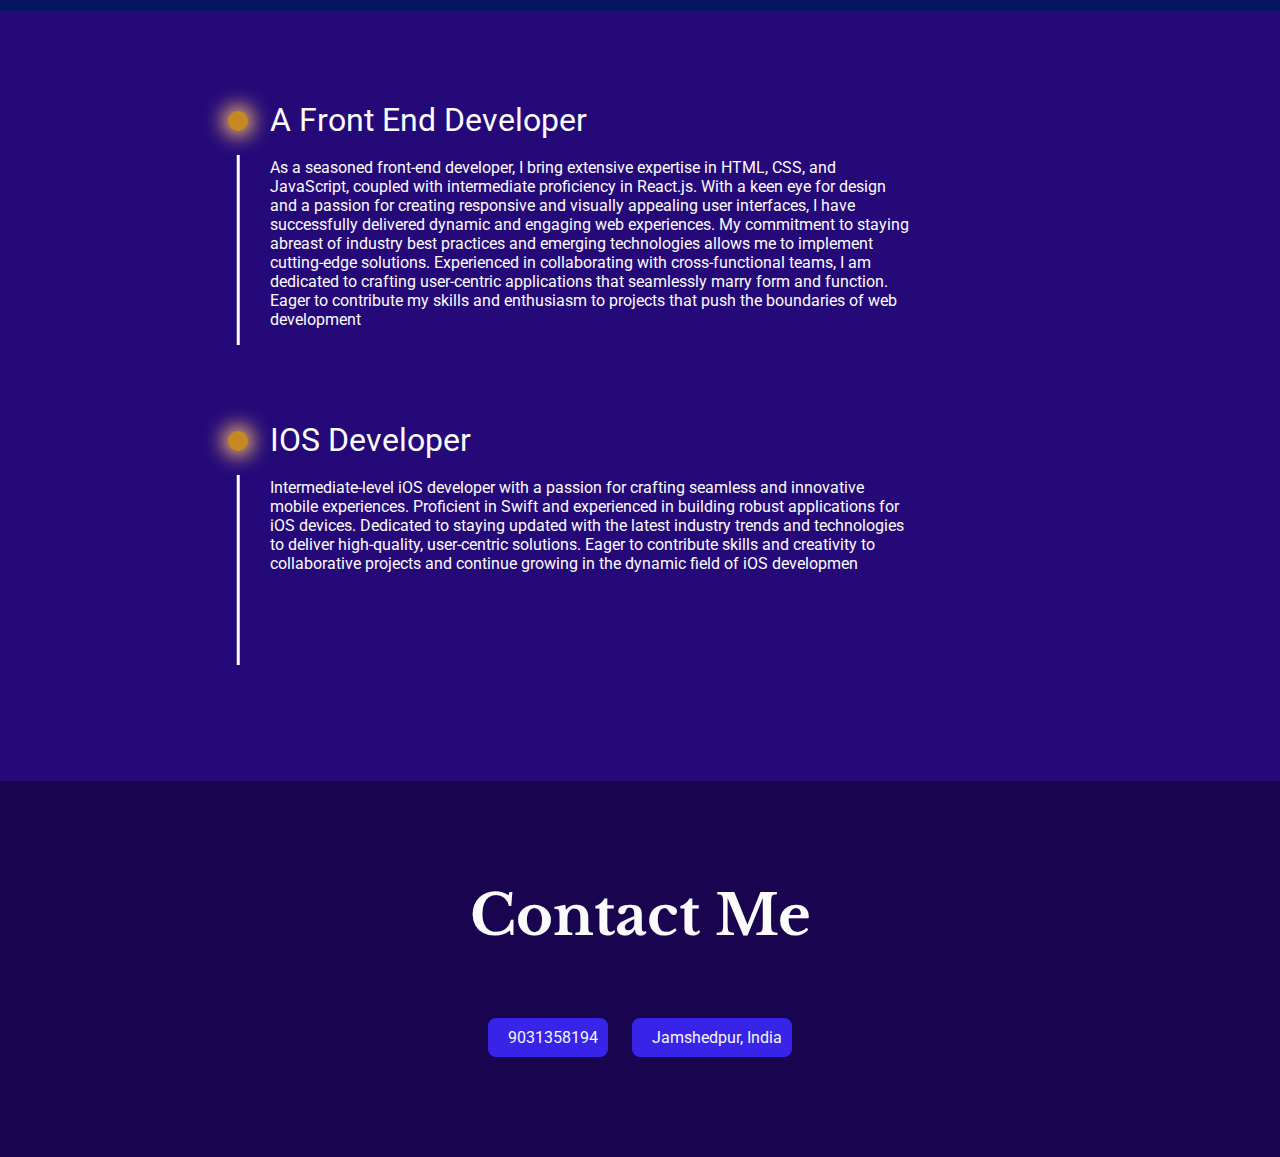
==== commit e0d41ebf: "Add files via upload" ====
--- a/index.html
+++ b/index.html
@@ -17,8 +17,10 @@
                 <li><a href="#about" class="active">About</a></li>
                 <li><a href="#portfolio-loc">Social Media</a></li>
                 <li><a href="#ecp">Experience</a></li>
+                <li><a href="Projects/project.html">Projects</a></li>
                 <li><a href="#skil">Skills</a></li>
                 <li><a href="#contact-loc">Contact</a></li>
+             
             </ul>
             <div class="search">
                 <input type="text" placeholder="search">
--- a/style.css
+++ b/style.css
@@ -14,19 +14,21 @@
   padding: 0;
   margin: 0;
   font-family: "Roboto", sans-serif;
-  background:linear-gradient(to bottom, #0b2880 0%, #5c2079 100%);;
+  background:linear-gradient(to bottom right,  #3219c0 0% , #c91eeb 100%);
 }
 
 header {
-  height: 100vh;
+  height: 80vh;
+
   padding: 36px 100px;
-  background-image: url(asset/images/ankit.png);
+  background-image: url(1png.png);
   background-position:right;
   background-size: contain;
   background-repeat: no-repeat;
   width: 100vw;
-
-box-shadow: 10px 50px rgb(26, 35, 64);
+  border-radius: 70% 0%;
+
+box-shadow: 80px 90px 80px rgb(188, 14, 241);
 
 }
 
